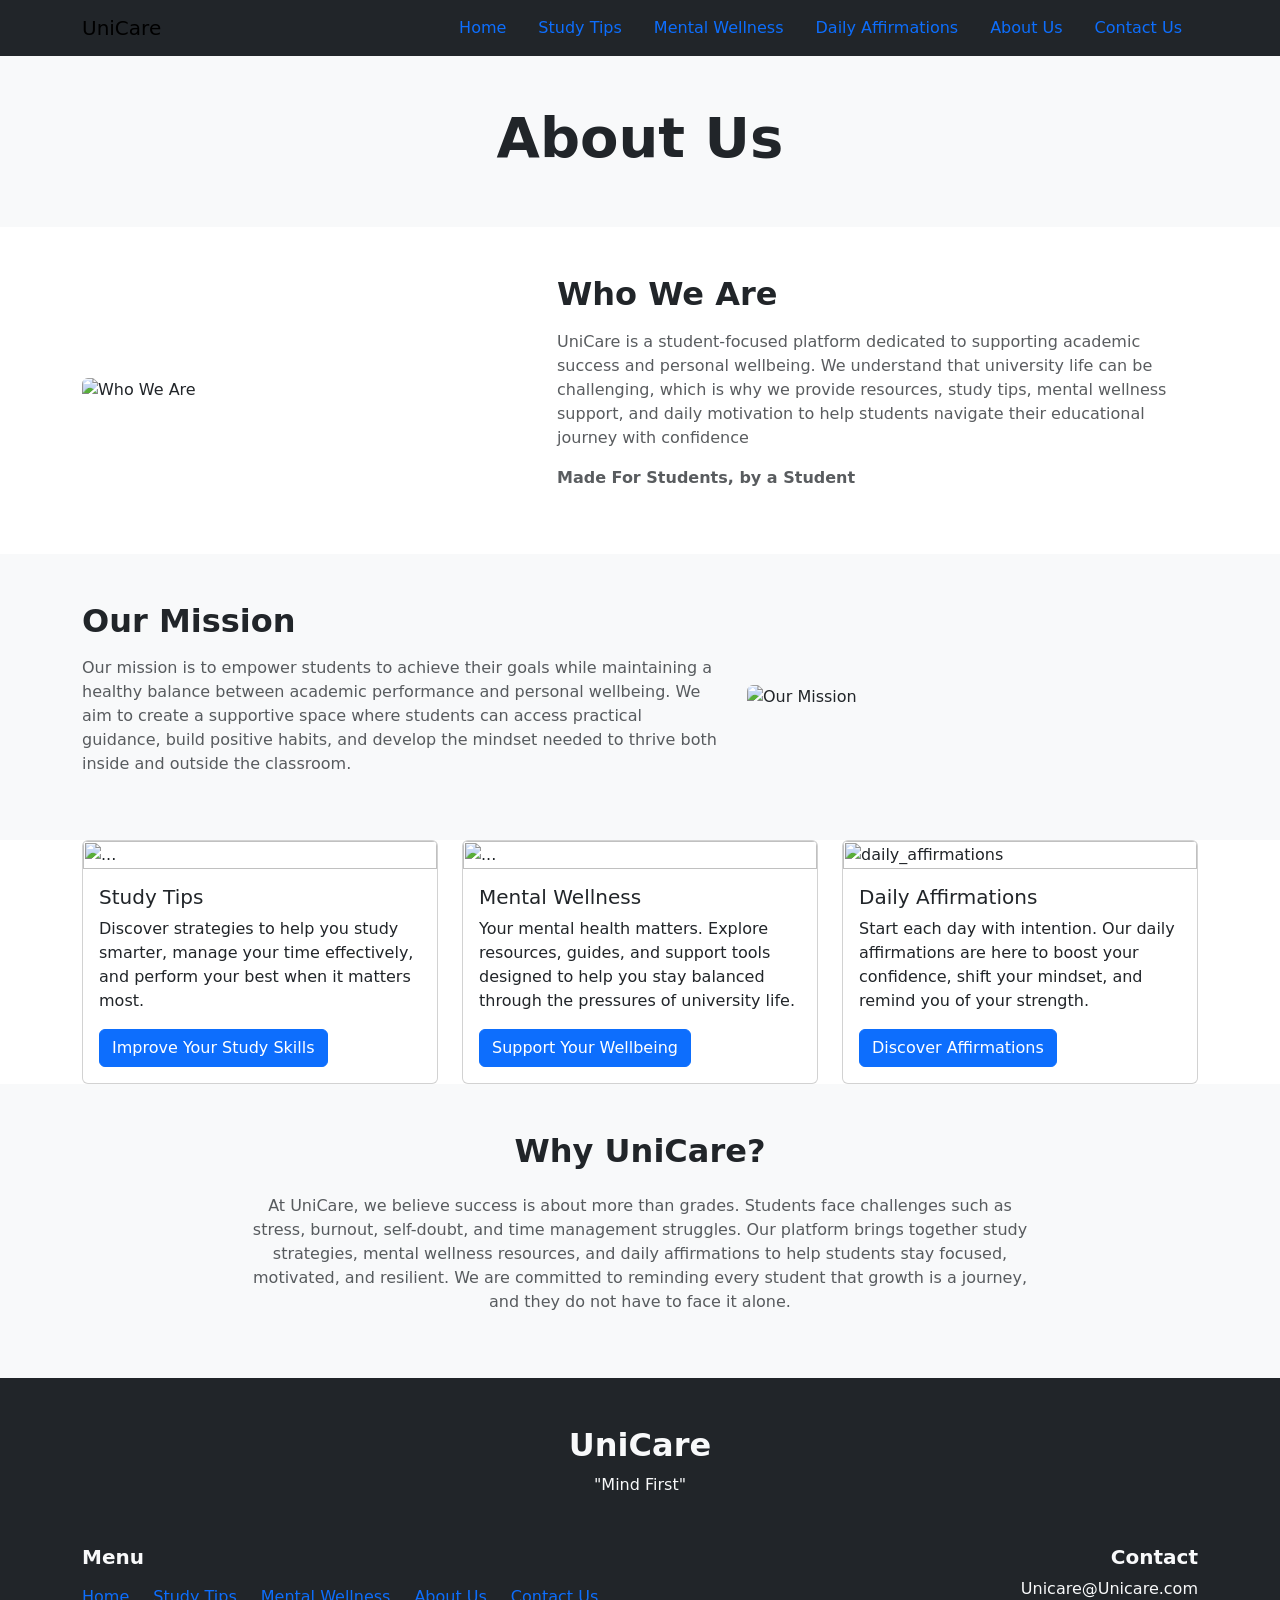
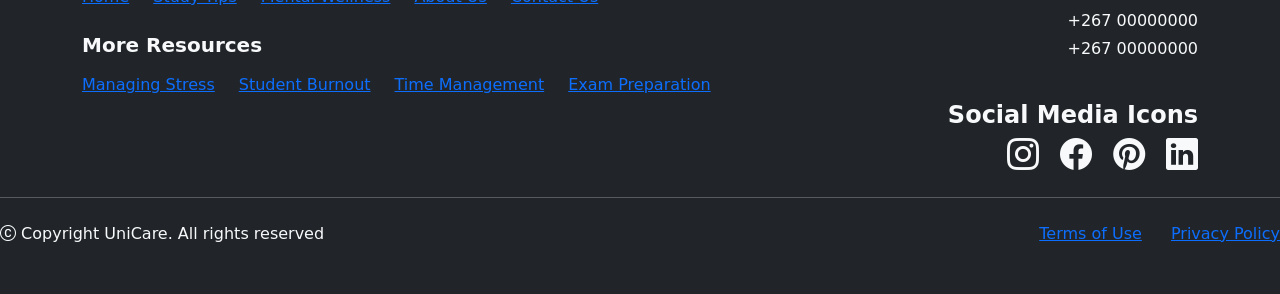
==== about_us.html @ 31da4df8 "Add files via upload" ====
<html lang="en">
<head>
    <meta charset="UTF-8">
    <meta name="viewport" content="width=device-width, initial-scale=1.0">
    <title>About Us</title>
    <link href="https://cdn.jsdelivr.net/npm/bootstrap@5.0.2/dist/css/bootstrap.min.css" rel="stylesheet">
      <link rel="stylesheet" href="https://cdn.jsdelivr.net/npm/bootstrap-icons@1.11.3/font/bootstrap-icons.min.css">
      <link rel="stylesheet" href="about_us.css">
</head>
<body>
     <nav class="navbar navebar-dark bg-dark">
             <div class="container">
                <a class= " nav-link text-white" href="index.html"><span class="navbar-brand">UniCare</span></a>
                <ul class="nav ms auto">
                    <li class="nav-item"> <a class="nav-link text white" href="index.html">Home</a> </li>
                    <li class="nav-item"> <a class="nav-link text white" href="study_tips.html">Study Tips</a> </li>
                    <li class="nav-item"> <a class="nav-link text white" href="mental_wellness.html">Mental Wellness</a> </li>
                    <li class="nav-item"> <a class="nav-link text white" href="daily_affirmations.html"> Daily Affirmations</a> </li>
                    <li class="nav-item"> <a class="nav-link text white" href="about_us.html"> About Us</a> </li>
                    <li class="nav-item"> <a class="nav-link text white" href="contact_us.html"> Contact Us</a> </li>
                </ul>
            </div>
        </nav>

     <!-- HERO SECTION -->
<section class="bg-light py-5 text-center">
  <div class="container">
    <h1 class="fw-bold display-4">About Us</h1>
  </div>
</section>

<!-- WHO WE ARE -->
<section class="py-5">
  <div class="container">
    <div class="row align-items-center g-4">
      <div class="col-md-5">
        <img src="images/Who_we_are.jpg" class="img-fluid rounded" alt="Who We Are">
      </div>
      <div class="col-md-7">
        <h2 class="fw-bold mb-3">Who We Are</h2>
        <p class="text-muted">UniCare is a student-focused platform dedicated to supporting academic success and personal wellbeing. We understand that university life can be challenging, which is why we provide resources, study tips, mental wellness support, and daily motivation to help students navigate their educational journey with confidence</p>
        <p class="text-muted fw-bold">Made For Students, by a Student</p>
      </div>
    </div>
  </div>
</section>

<!-- OUR MISSION -->
<section class="py-5 bg-light">
  <div class="container">
    <div class="row align-items-center g-4">
      <div class="col-md-7">
        <h2 class="fw-bold mb-3">Our Mission</h2>
        <p class="text-muted">Our mission is to empower students to achieve their goals while maintaining a healthy balance between academic performance and personal wellbeing. We aim to create a supportive space where students can access practical guidance, build positive habits, and develop the mindset needed to thrive both inside and outside the classroom.</p>
      </div>
      <div class="col-md-5">
        <img src="images/Our_Mission.webp" class="img-fluid rounded" alt="Our Mission">
      </div>
    </div>
  </div>
</section>

<!-- WHAT WE OFFER -->

<div class="container">
  <div class="row justify-content-center g-4">

    <div class="col-12 col-md-4">
      <div class="card h-100">
        <img src="images/Study.webp" class="card-img-top" alt="...">
        <div class="card-body">
          <h5 class="card-title">Study Tips</h5>
          <p class="card-text">Discover strategies to help you study smarter, manage your time effectively, and perform your best when it matters most.</p>
          <a href="study_tips.html" class="btn btn-primary">Improve Your Study Skills</a>
        </div>
      </div>
    </div>

    <div class="col-12 col-md-4">
      <div class="card h-100">
        <img src="images/MentalWellnessCover.jpg" class="card-img-top" alt="...">
        <div class="card-body">
          <h5 class="card-title">Mental Wellness</h5>
          <p class="card-text">Your mental health matters. Explore resources, guides, and support tools designed to help you stay balanced through the pressures of university life.</p>
          <a href="mental_wellness.html" class="btn btn-primary">Support Your Wellbeing</a>
        </div>
      </div>
    </div>

    <div class="col-12 col-md-4">
      <div class="card h-100">
        <img src="images/AffirmationsCoverPic.jpg" class="card-img-top" alt="daily_affirmations">
        <div class="card-body">
          <h5 class="card-title">Daily Affirmations</h5>
          <p class="card-text"> Start each day with intention. Our daily affirmations are here to boost your confidence, shift your mindset, and remind you of your strength.</p>
          <a href="daily_affirmations.html" class="btn btn-primary">Discover Affirmations</a>
        </div>
      </div>
    </div>

  </div>
</div>

<!-- WHY UNICARE -->
<section class="py-5 bg-light">
  <div class="container text-center">
    <h2 class="fw-bold mb-4">Why UniCare?</h2>
    <p class="text-muted mx-auto" style="max-width: 780px;">
      At UniCare, we believe success is about more than grades. Students face challenges such as stress, burnout, self-doubt, and time management struggles. Our platform brings together study strategies, mental wellness resources, and daily affirmations to help students stay focused, motivated, and resilient. We are committed to reminding every student that growth is a journey, and they do not have to face it alone.
    </p>
  </div>
</section>
        
</body>
<!--Footer-->
    <footer class="bg-dark text-light py-5 footer-section mt-lg-0">

    <div class="container">

        <!-- LOGO -->
        <div class="text-center mb-5">

            <h2 class="fw-bold">UniCare</h2>

            <p class="footer-tagline">"Mind First"</p>

        </div>

        <!-- FOOTER CONTENT -->
        <div class="row">

            <!-- LEFT SIDE -->
            <div class="col-lg-8">

                <!-- MENU ROW -->
                <div class="mb-4">

                    <h5 class="fw-bold mb-3">Menu</h5>

                    <div class="d-flex flex-wrap gap-4">

                        <a href="index.html" class="footer-link">Home</a>

                        <a href="study_tips.html" class="footer-link">Study Tips</a>

                        <a href="mental_wellness.html" class="footer-link">Mental Wellness</a>

                        <a href="about_us.html" class="footer-link">About Us</a>

                        <a href="contact_us.html" class="footer-link">Contact Us</a>

                    </div>

                </div>

                <!-- RESOURCE ROW -->
                <div>

                    <h5 class="fw-bold mb-3">More Resources</h5>

                    <div class="d-flex flex-wrap gap-4">

                        <a href="#" class="footer-link">Managing Stress</a>

                        <a href="#" class="footer-link">Student Burnout</a>

                        <a href="#" class="footer-link">Time Management</a>

                        <a href="#" class="footer-link">Exam Preparation</a>

                    </div>

                </div>

            </div>

            <!-- RIGHT SIDE -->
            <div class="col-lg-4 text-lg-end mt-5 mt-lg-0">

                <!-- EMAIL -->
                <div class="mb-4">

                    <h5 class="fw-bold">Contact</h5>

                    <p class="mb-2">Unicare@Unicare.com</p>

                    <p class="mb-1">+267 00000000</p>

                    <p>+267 00000000</p>

                </div>

                <!-- ICONS -->
                <h4 class="pt-3 fw-bold">
                            Social Media Icons
                        </h4>
                        <div>
                            <a href="https://www.instagram.com/" class="text-decoration-none text-light" ><i class="bi bi-instagram fs-2 me-3"></i></a>
                            <a href="https://www.facebook.com/" class="text-decoration-none text-light" ><i class="bi bi-facebook fs-2 me-3"></i></a>
                            <a href="https://www.pinterest.com/" class="text-decoration-none text-light" ><i class="bi bi-pinterest fs-2 me-3"></i></a>
                            <a href="https://www.linkedin.com/" class="text-decoration-none text-light" ><i class="bi bi-linkedin fs-2"></i></a>
                        </div>
                    </div>

            </div>

        </div>

        <!-- LINE -->
        <hr class="border-light my-4">

        <!-- BOTTOM -->
        <div class="d-flex flex-column flex-lg-row justify-content-between align-items-center">

            <p class="mb-2 mb-lg-0">
                <i class="bi bi-c-circle"></i>
                Copyright UniCare. All rights reserved
            </p>

            <div>

                <a href="#" class="footer-link me-4">Terms of Use</a>

                <a href="#" class="footer-link">Privacy Policy</a>

            </div>

        </div>

    </div>

</footer>
</html>
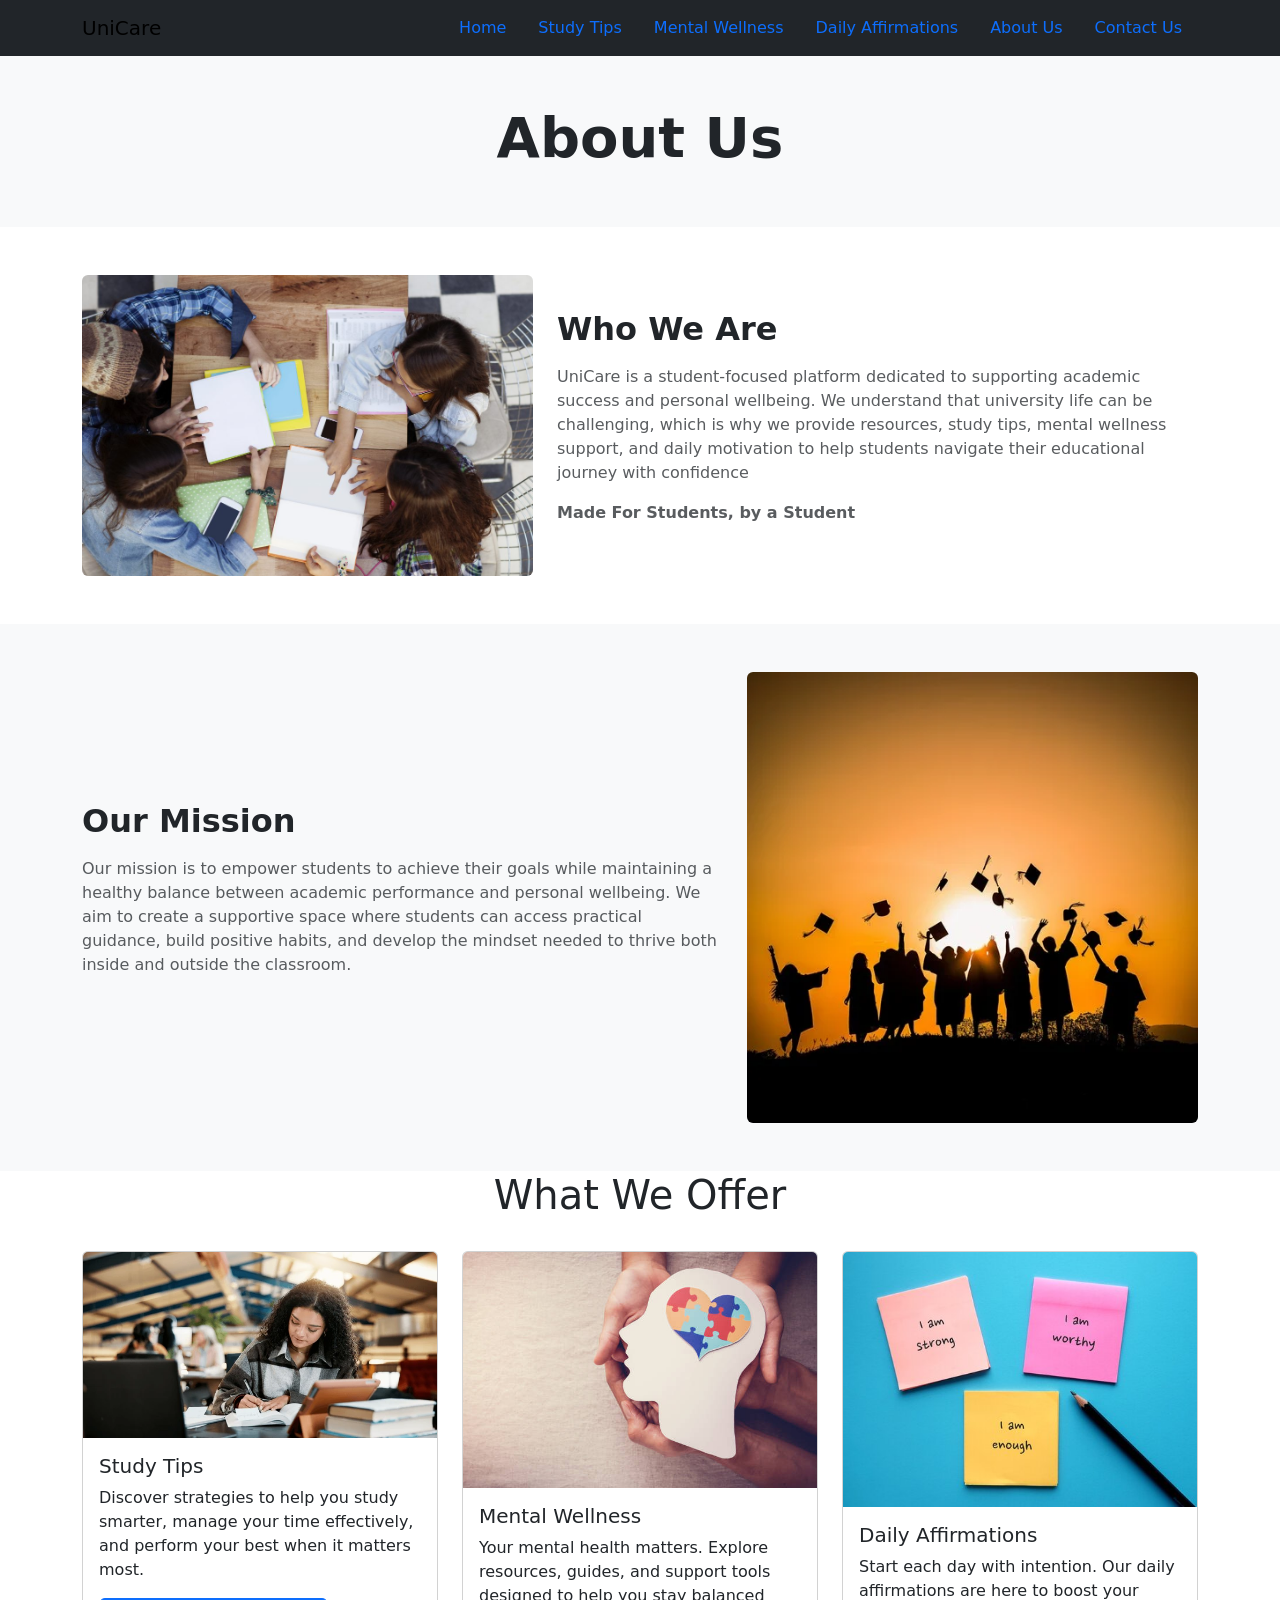
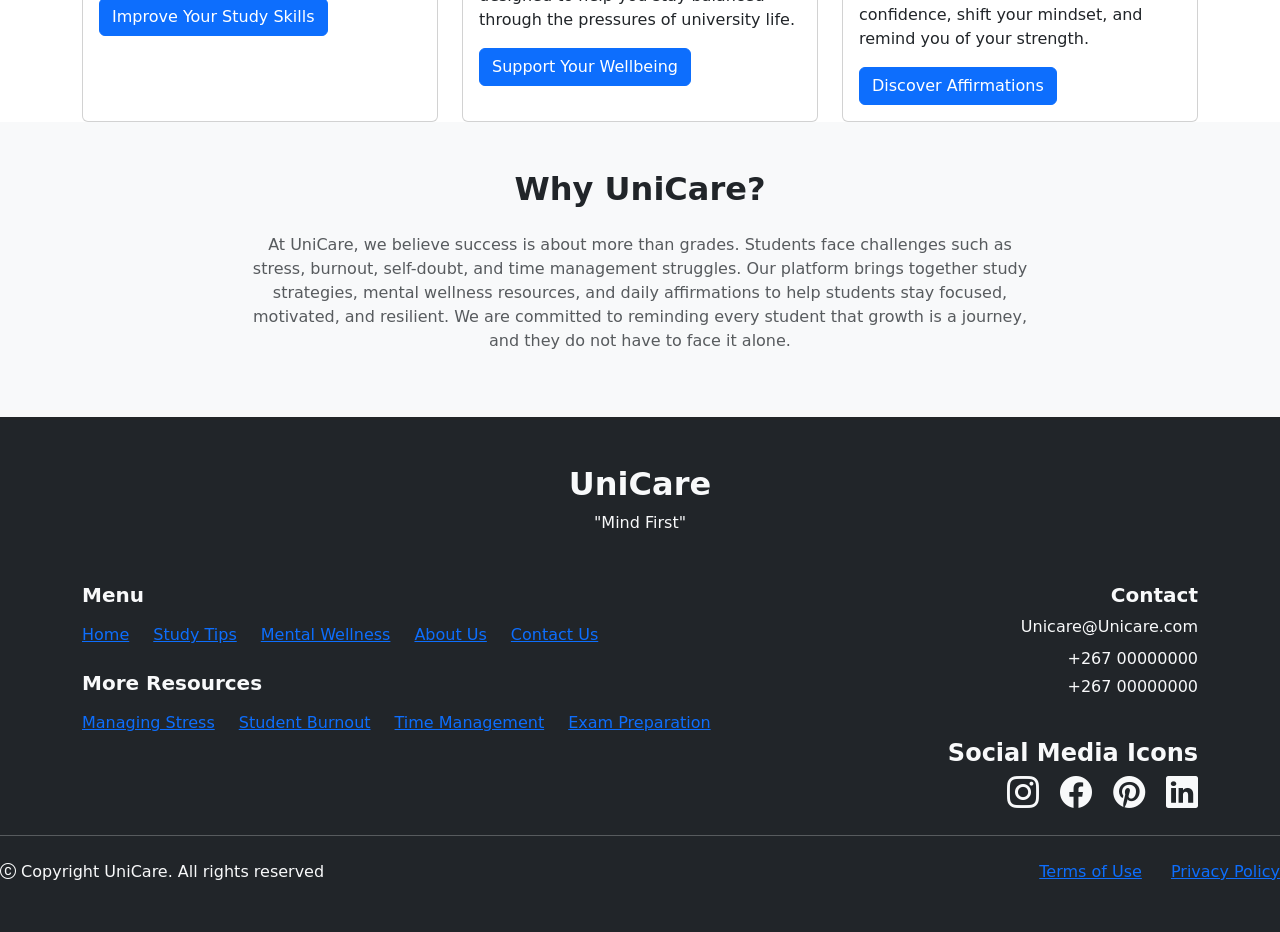
==== commit 433fe83f: "Fix HTML structure and add missing elements" ====
--- a/about_us.html
+++ b/about_us.html
@@ -64,6 +64,7 @@
 
 <div class="container">
   <div class="row justify-content-center g-4">
+     <h1 class="text-center mt-4">What We Offer</h1>
 
     <div class="col-12 col-md-4">
       <div class="card h-100">
@@ -230,4 +231,4 @@
     </div>
 
 </footer>
-</html>+</html>
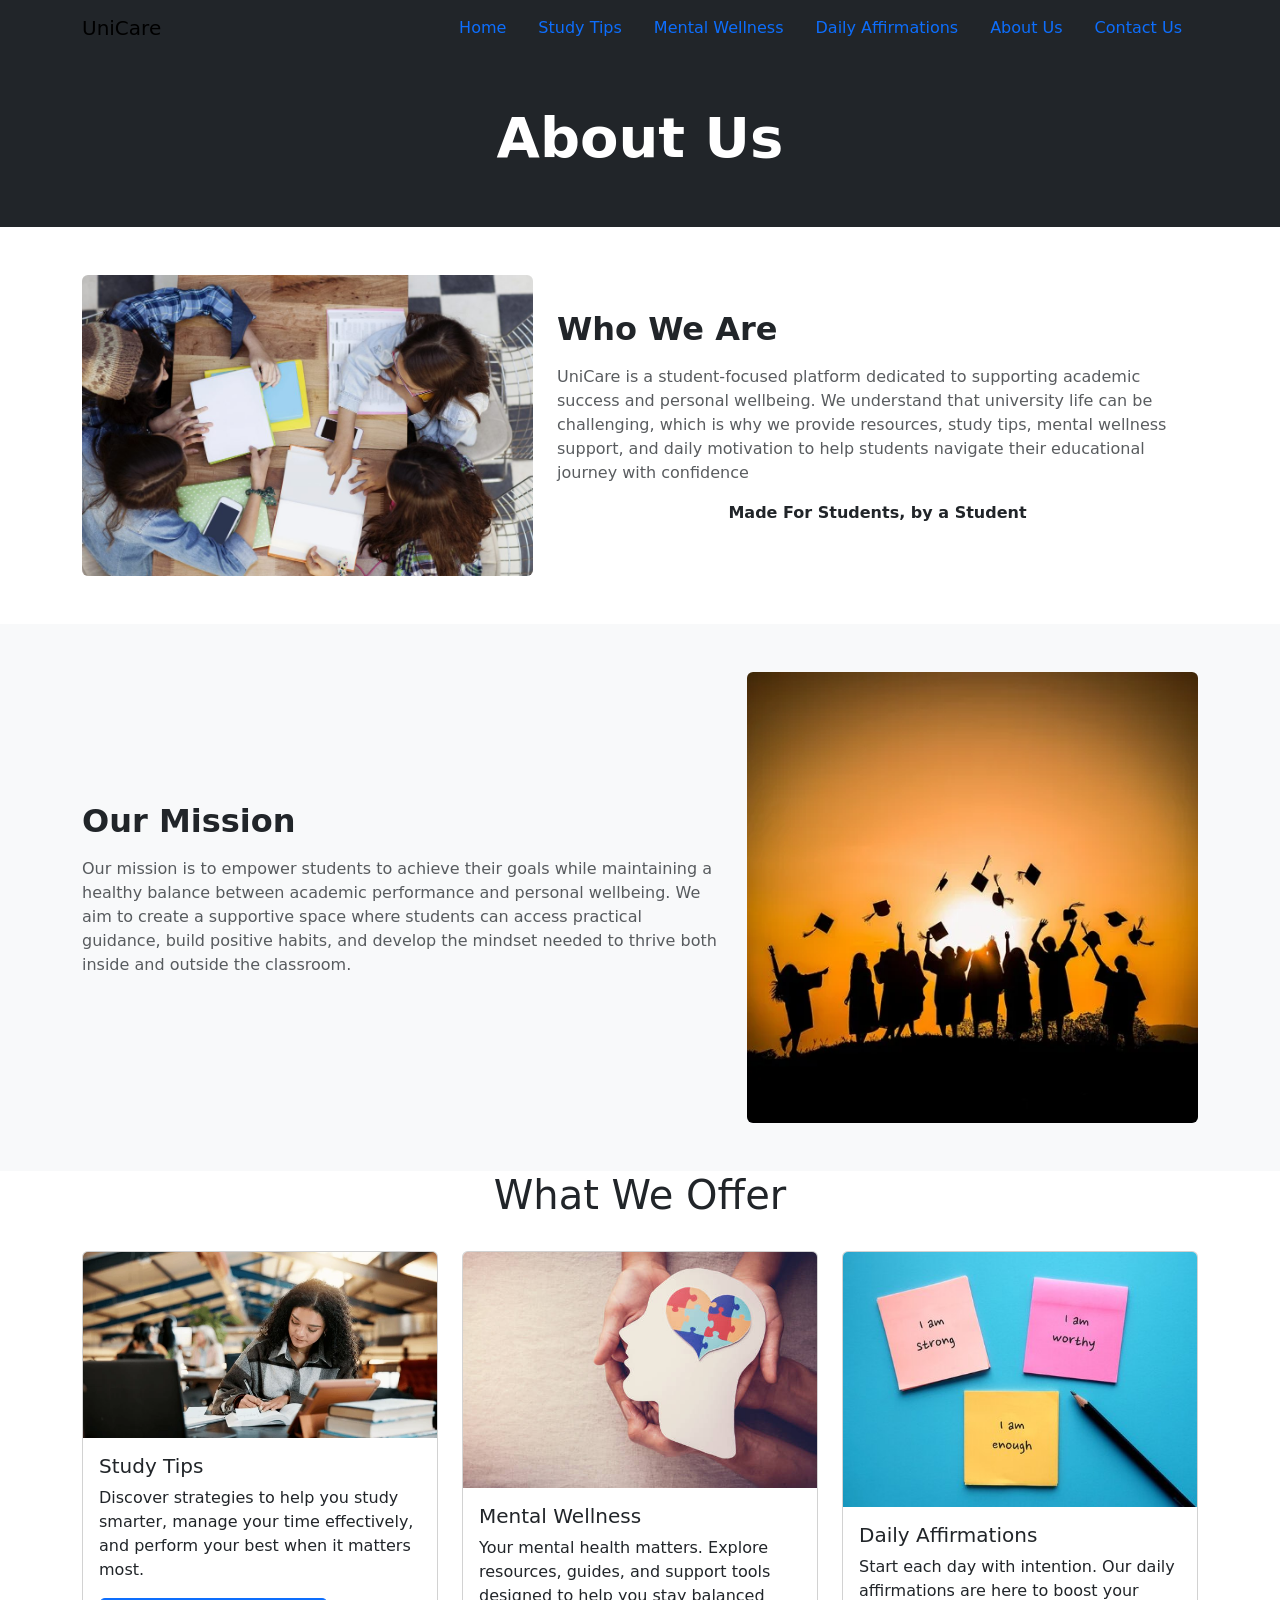
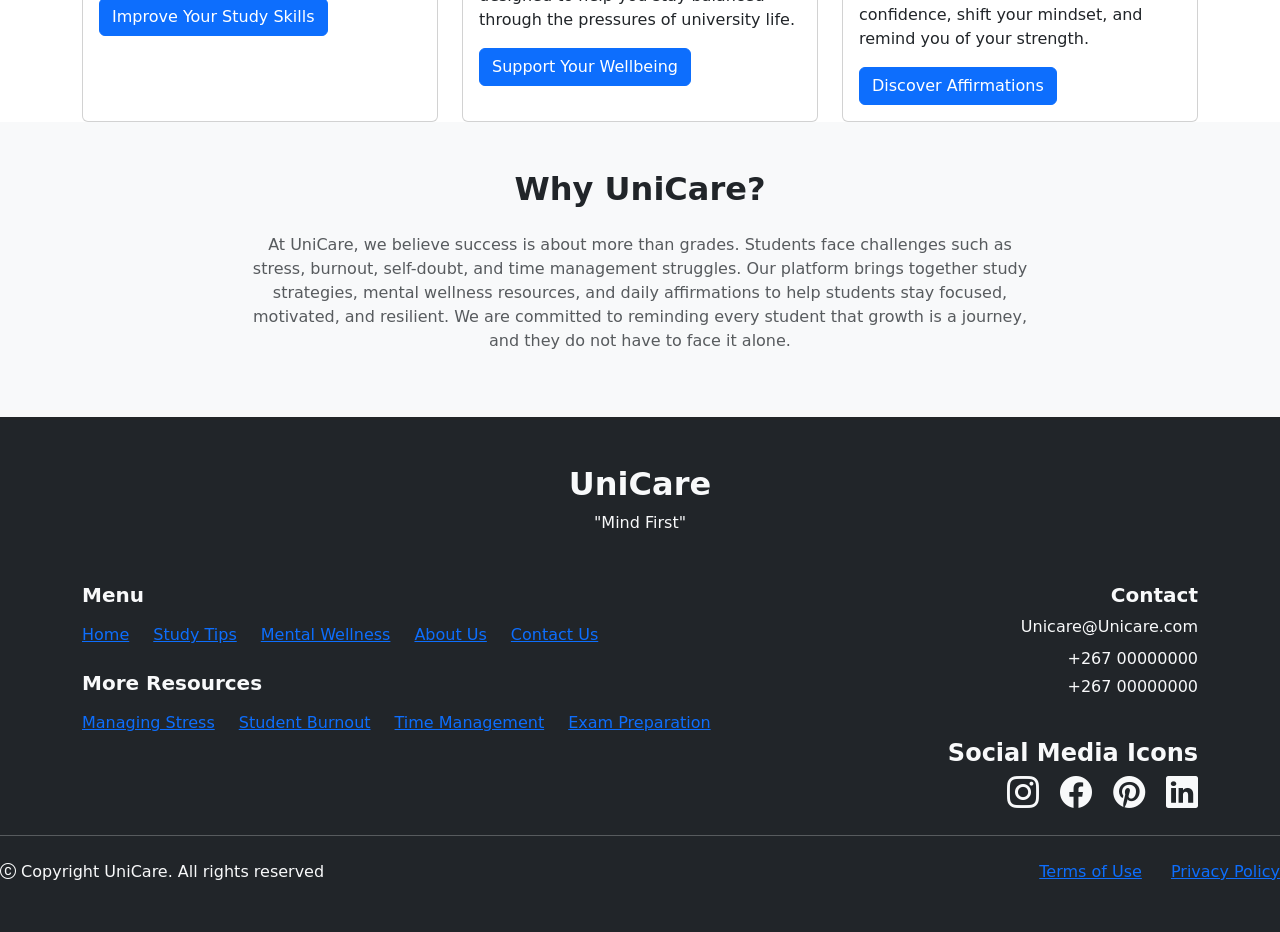
==== commit c940addd: "Revise About Us page layout and content Updated the About Us page with new content and styling." ====
--- a/about_us.html
+++ b/about_us.html
@@ -23,7 +23,7 @@
         </nav>
 
      <!-- HERO SECTION -->
-<section class="bg-light py-5 text-center">
+<section class="bg-dark text-white py-5 text-center">
   <div class="container">
     <h1 class="fw-bold display-4">About Us</h1>
   </div>
@@ -39,7 +39,7 @@
       <div class="col-md-7">
         <h2 class="fw-bold mb-3">Who We Are</h2>
         <p class="text-muted">UniCare is a student-focused platform dedicated to supporting academic success and personal wellbeing. We understand that university life can be challenging, which is why we provide resources, study tips, mental wellness support, and daily motivation to help students navigate their educational journey with confidence</p>
-        <p class="text-muted fw-bold">Made For Students, by a Student</p>
+        <p class="text-center fw-bold">Made For Students, by a Student</p>
       </div>
     </div>
   </div>
@@ -79,7 +79,7 @@
 
     <div class="col-12 col-md-4">
       <div class="card h-100">
-        <img src="images/MentalWellnessCover.jpg" class="card-img-top" alt="...">
+        <img src="images/MentalWellnessCover.jpg" class="card-img-top" alt="mental-wellness-picture">
         <div class="card-body">
           <h5 class="card-title">Mental Wellness</h5>
           <p class="card-text">Your mental health matters. Explore resources, guides, and support tools designed to help you stay balanced through the pressures of university life.</p>
@@ -161,13 +161,13 @@
 
                     <div class="d-flex flex-wrap gap-4">
 
-                        <a href="#" class="footer-link">Managing Stress</a>
-
-                        <a href="#" class="footer-link">Student Burnout</a>
-
-                        <a href="#" class="footer-link">Time Management</a>
-
-                        <a href="#" class="footer-link">Exam Preparation</a>
+                        <a href="managing_stress.html" class="footer-link">Managing Stress</a>
+
+                        <a href="student_burnout.html" class="footer-link">Student Burnout</a>
+
+                        <a href="time_management.html" class="footer-link">Time Management</a>
+
+                        <a href="exam_preparation.html" class="footer-link">Exam Preparation</a>
 
                     </div>
 
